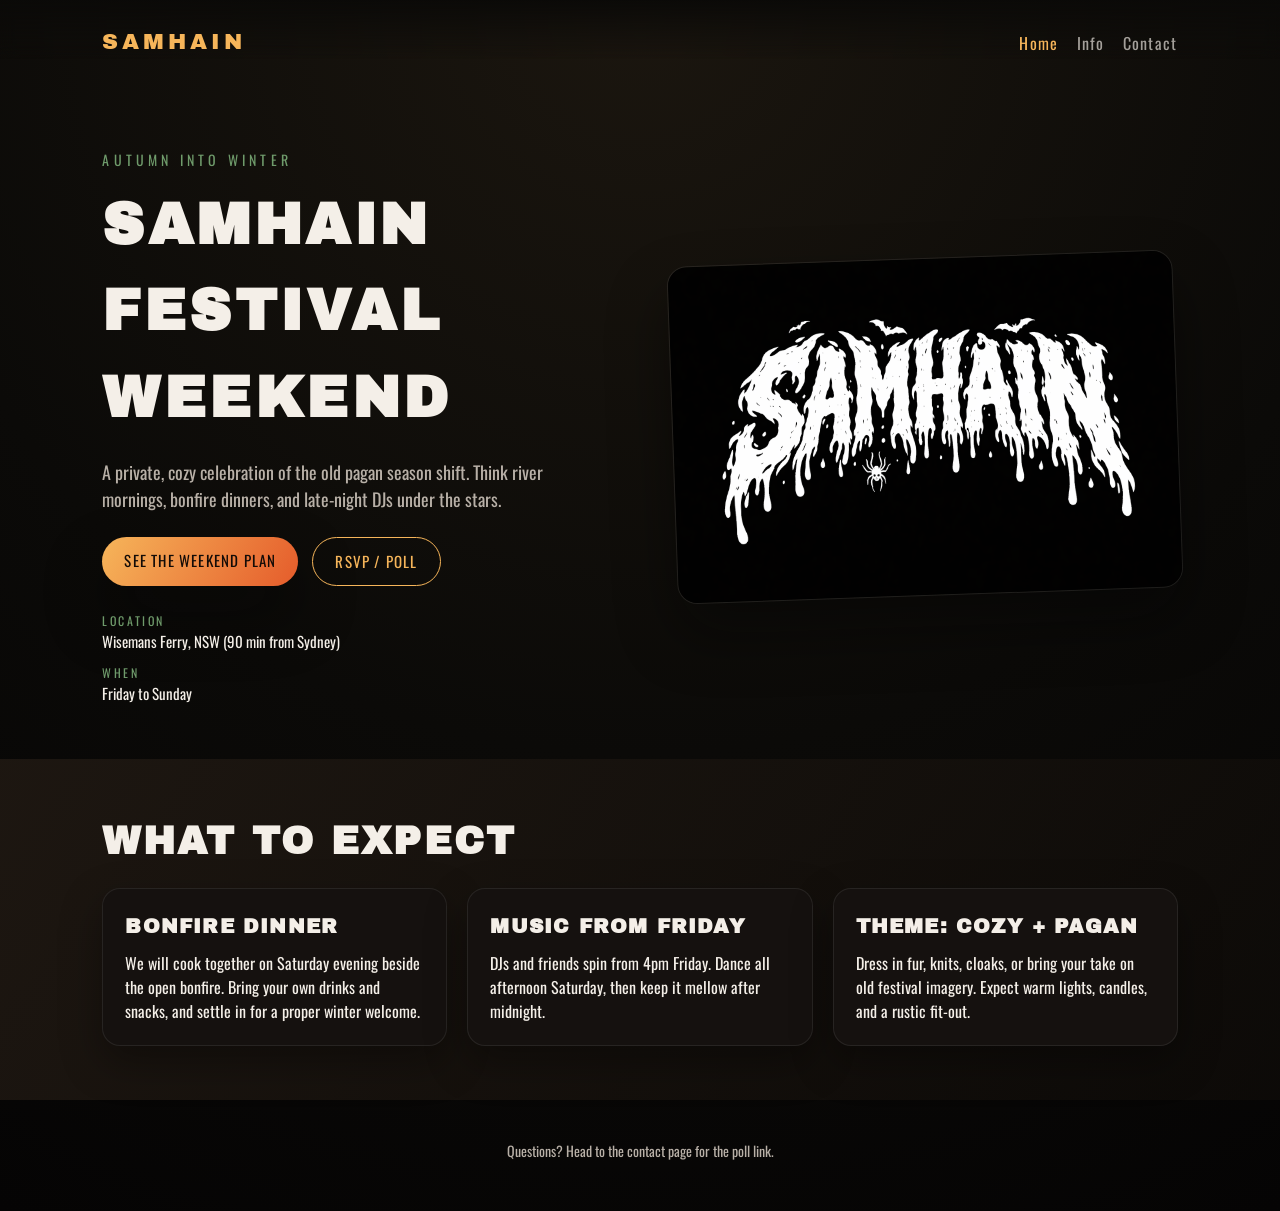
==== index.html @ ac190b1a "first commit" ====
<!doctype html>
<html lang="en">
  <head>
    <meta charset="utf-8" />
    <meta name="viewport" content="width=device-width, initial-scale=1" />
    <title>Samhain Festival Weekend</title>
    <meta
      name="description"
      content="Samhain weekend festival near Wisemans Ferry. Music, bonfire, river, and community." />
    <link rel="stylesheet" href="styles.css" />
  </head>
  <body class="page">
    <header class="site-header">
      <a class="logo" href="index.html">Samhain</a>
      <nav class="nav">
        <a href="index.html" class="is-active">Home</a>
        <a href="info.html">Info</a>
        <a href="contact.html">Contact</a>
      </nav>
    </header>

    <main>
      <section class="hero">
        <div class="hero-copy">
          <p class="eyebrow">Autumn into winter</p>
          <h1>Samhain Festival Weekend</h1>
          <p class="lead">
            A private, cozy celebration of the old pagan season shift. Think river mornings,
            bonfire dinners, and late-night DJs under the stars.
          </p>
          <div class="hero-actions">
            <a class="button" href="info.html">See the weekend plan</a>
            <a class="button button-ghost" href="contact.html">RSVP / Poll</a>
          </div>
          <div class="hero-meta">
            <div>
              <span class="meta-label">Location</span>
              <span>Wisemans Ferry, NSW (90 min from Sydney)</span>
            </div>
            <div>
              <span class="meta-label">When</span>
              <span>Friday to Sunday</span>
            </div>
          </div>
        </div>
        <div class="hero-visual">
          <img src="images/poster.png" alt="Samhain festival poster" />
        </div>
      </section>

      <section class="panel">
        <h2>What to expect</h2>
        <div class="grid">
          <article class="card">
            <h3>Bonfire dinner</h3>
            <p>
              We will cook together on Saturday evening beside the open bonfire. Bring your
              own drinks and snacks, and settle in for a proper winter welcome.
            </p>
          </article>
          <article class="card">
            <h3>Music from Friday</h3>
            <p>
              DJs and friends spin from 4pm Friday. Dance all afternoon Saturday, then keep it
              mellow after midnight.
            </p>
          </article>
          <article class="card">
            <h3>Theme: cozy + pagan</h3>
            <p>
              Dress in fur, knits, cloaks, or bring your take on old festival imagery. Expect
              warm lights, candles, and a rustic fit-out.
            </p>
          </article>
        </div>
      </section>
    </main>

    <footer class="site-footer">
      <p>Questions? Head to the contact page for the poll link.</p>
    </footer>
  </body>
</html>
---- styles.css ----
@import url("https://fonts.googleapis.com/css2?family=Archivo+Black&family=Oswald:wght@400;600;700&display=swap");

:root {
  color-scheme: light;
  --bg: #0b0a08;
  --panel: #15110f;
  --accent: #f6b55a;
  --accent-2: #e55c2b;
  --accent-3: #6f9b6b;
  --text: #f4efe8;
  --muted: #b8b0a7;
  --shadow: 0 30px 60px rgba(4, 4, 4, 0.45);
}

* {
  box-sizing: border-box;
  margin: 0;
  padding: 0;
}

body {
  font-family: "Oswald", "Compacta", "Helvetica Neue Condensed Bold", sans-serif;
  background: radial-gradient(circle at top, #1b160f 0%, #0b0a08 55%, #050404 100%);
  color: var(--text);
  line-height: 1.5;
}

.page {
  min-height: 100vh;
  display: flex;
  flex-direction: column;
}

img {
  max-width: 100%;
  display: block;
}

.site-header {
  display: flex;
  align-items: center;
  justify-content: space-between;
  padding: 26px 8vw 0;
  position: sticky;
  top: 0;
  z-index: 10;
  background: linear-gradient(180deg, rgba(11, 10, 8, 0.98), rgba(11, 10, 8, 0));
  backdrop-filter: blur(8px);
}

.logo {
  font-family: "Archivo Black", "Druk", "Compacta", sans-serif;
  text-transform: uppercase;
  letter-spacing: 0.18em;
  font-size: 22px;
  color: var(--accent);
  text-decoration: none;
}

.nav {
  display: flex;
  gap: 18px;
  font-size: 16px;
  letter-spacing: 0.08em;
}

.nav a {
  color: var(--text);
  text-decoration: none;
  opacity: 0.65;
  transition: opacity 0.3s ease, color 0.3s ease;
}

.nav a:hover,
.nav .is-active {
  opacity: 1;
  color: var(--accent);
}

main {
  flex: 1;
}

.hero {
  padding: 10vh 8vw 6vh;
  display: grid;
  grid-template-columns: repeat(auto-fit, minmax(280px, 1fr));
  gap: 5vw;
  align-items: center;
  animation: fade-in 0.8s ease-out both;
}

.hero-compact {
  padding-top: 8vh;
  padding-bottom: 6vh;
}

.eyebrow {
  font-size: 14px;
  text-transform: uppercase;
  letter-spacing: 0.3em;
  color: var(--accent-3);
  margin-bottom: 12px;
}

h1,
h2,
h3 {
  font-family: "Archivo Black", "Druk", "Compacta", sans-serif;
  text-transform: uppercase;
  letter-spacing: 0.06em;
}

h1 {
  font-size: clamp(34px, 4.5vw, 64px);
  margin-bottom: 18px;
}

h2 {
  font-size: clamp(24px, 3vw, 40px);
  margin-bottom: 18px;
}

h3 {
  font-size: 20px;
  margin-bottom: 10px;
}

.lead {
  font-size: 18px;
  color: var(--muted);
  margin-bottom: 24px;
}

.hero-actions {
  display: flex;
  gap: 14px;
  flex-wrap: wrap;
}

.button {
  background: linear-gradient(120deg, var(--accent), var(--accent-2));
  color: #120b07;
  padding: 12px 22px;
  border-radius: 999px;
  text-decoration: none;
  font-size: 15px;
  letter-spacing: 0.08em;
  text-transform: uppercase;
  box-shadow: var(--shadow);
  transition: transform 0.25s ease, box-shadow 0.25s ease;
}

.button:hover {
  transform: translateY(-2px);
  box-shadow: 0 20px 40px rgba(10, 9, 8, 0.45);
}

.button-ghost {
  background: transparent;
  border: 1px solid var(--accent);
  color: var(--accent);
  box-shadow: none;
}

.hero-meta {
  display: grid;
  gap: 12px;
  margin-top: 26px;
  font-size: 15px;
}

.meta-label {
  display: block;
  color: var(--accent-3);
  text-transform: uppercase;
  letter-spacing: 0.2em;
  font-size: 12px;
}

.hero-visual img {
  border-radius: 20px;
  box-shadow: var(--shadow);
  border: 1px solid rgba(255, 255, 255, 0.08);
  transform: rotate(-2deg);
}

.panel {
  padding: 6vh 8vw;
}

.panel:nth-of-type(even) {
  background: linear-gradient(120deg, rgba(31, 24, 18, 0.9), rgba(15, 12, 9, 0.7));
}

.grid {
  display: grid;
  grid-template-columns: repeat(auto-fit, minmax(220px, 1fr));
  gap: 20px;
}

.card {
  background: var(--panel);
  padding: 22px;
  border-radius: 18px;
  border: 1px solid rgba(255, 255, 255, 0.08);
  box-shadow: 0 16px 40px rgba(0, 0, 0, 0.35);
}

.split {
  display: grid;
  grid-template-columns: repeat(auto-fit, minmax(260px, 1fr));
  gap: 30px;
  align-items: start;
}

.image-stack {
  display: grid;
  gap: 16px;
}

.image-stack img {
  border-radius: 16px;
  box-shadow: var(--shadow);
  border: 1px solid rgba(255, 255, 255, 0.08);
}

.schedule {
  display: grid;
  gap: 24px;
}

.schedule-day {
  background: var(--panel);
  padding: 22px;
  border-radius: 16px;
  border: 1px solid rgba(255, 255, 255, 0.08);
}

.schedule-day ul {
  margin-left: 18px;
  color: var(--muted);
}

.site-footer {
  padding: 40px 8vw 50px;
  text-align: center;
  color: var(--muted);
  font-size: 14px;
}

@keyframes fade-in {
  from {
    opacity: 0;
    transform: translateY(12px);
  }
  to {
    opacity: 1;
    transform: translateY(0);
  }
}

@media (max-width: 720px) {
  .site-header {
    flex-direction: column;
    gap: 14px;
  }

  .nav {
    flex-wrap: wrap;
    justify-content: center;
  }

  .hero {
    padding-top: 7vh;
  }

  .hero-visual img {
    transform: none;
  }
}
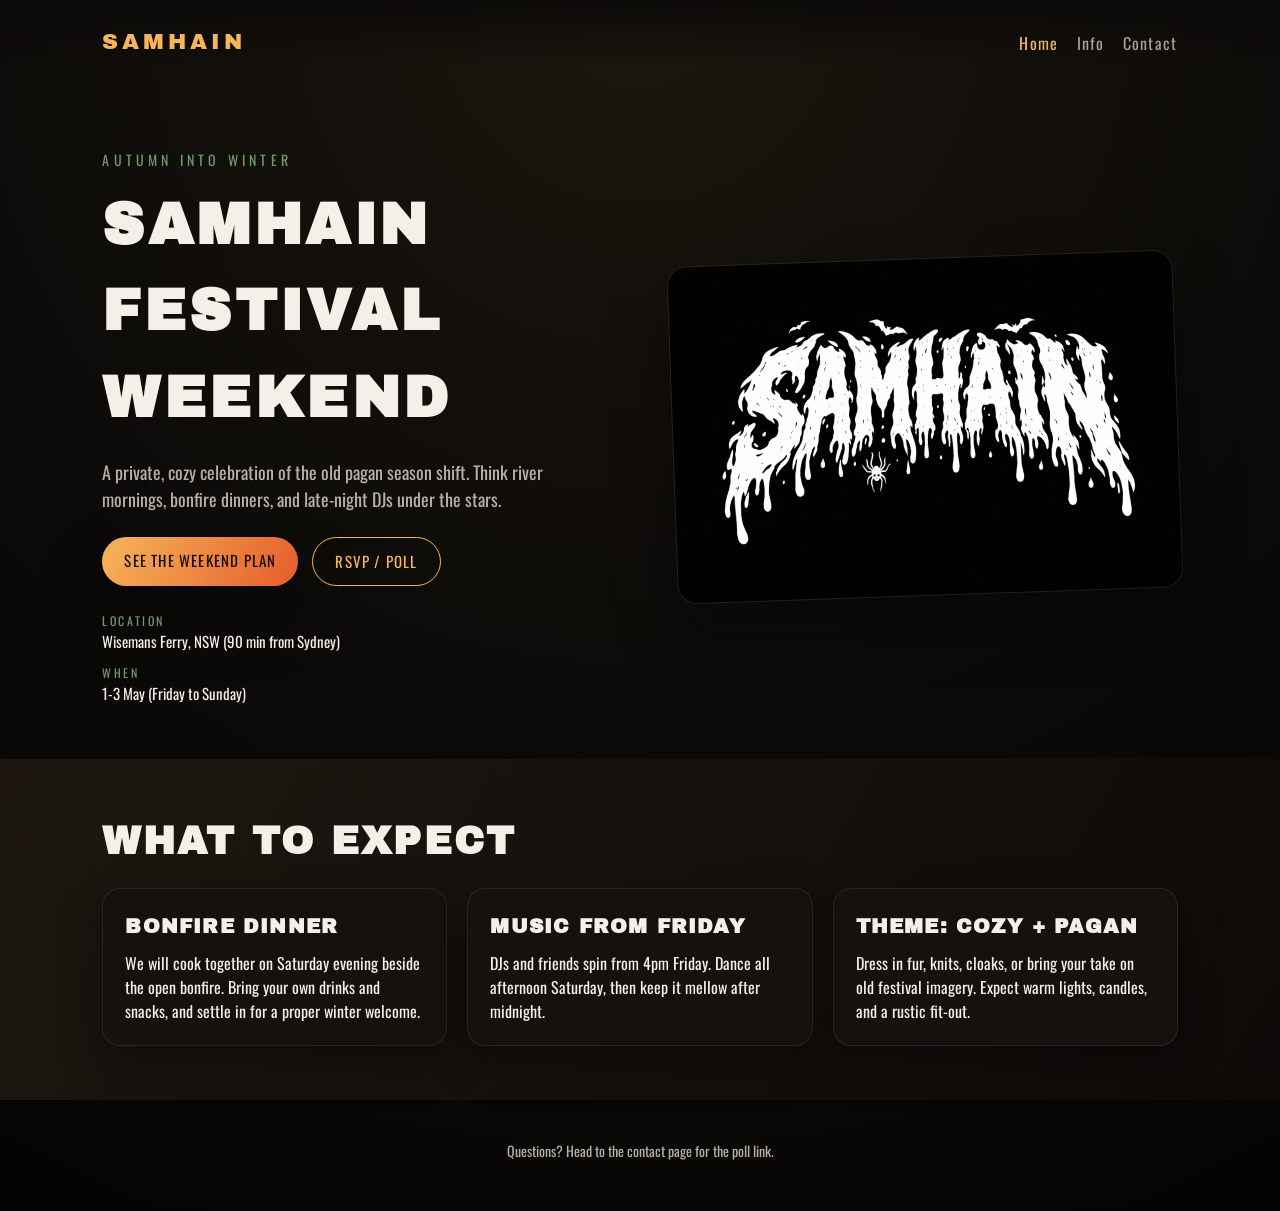
==== commit 23ae22b4: "Adding deets" ====
--- a/index.html
+++ b/index.html
@@ -7,6 +7,7 @@
     <meta
       name="description"
       content="Samhain weekend festival near Wisemans Ferry. Music, bonfire, river, and community." />
+    <link rel="icon" href="ico/spider.ico" type="image/x-icon" />
     <link rel="stylesheet" href="styles.css" />
   </head>
   <body class="page">
@@ -39,7 +40,7 @@
             </div>
             <div>
               <span class="meta-label">When</span>
-              <span>Friday to Sunday</span>
+              <span>1-3 May (Friday to Sunday)</span>
             </div>
           </div>
         </div>
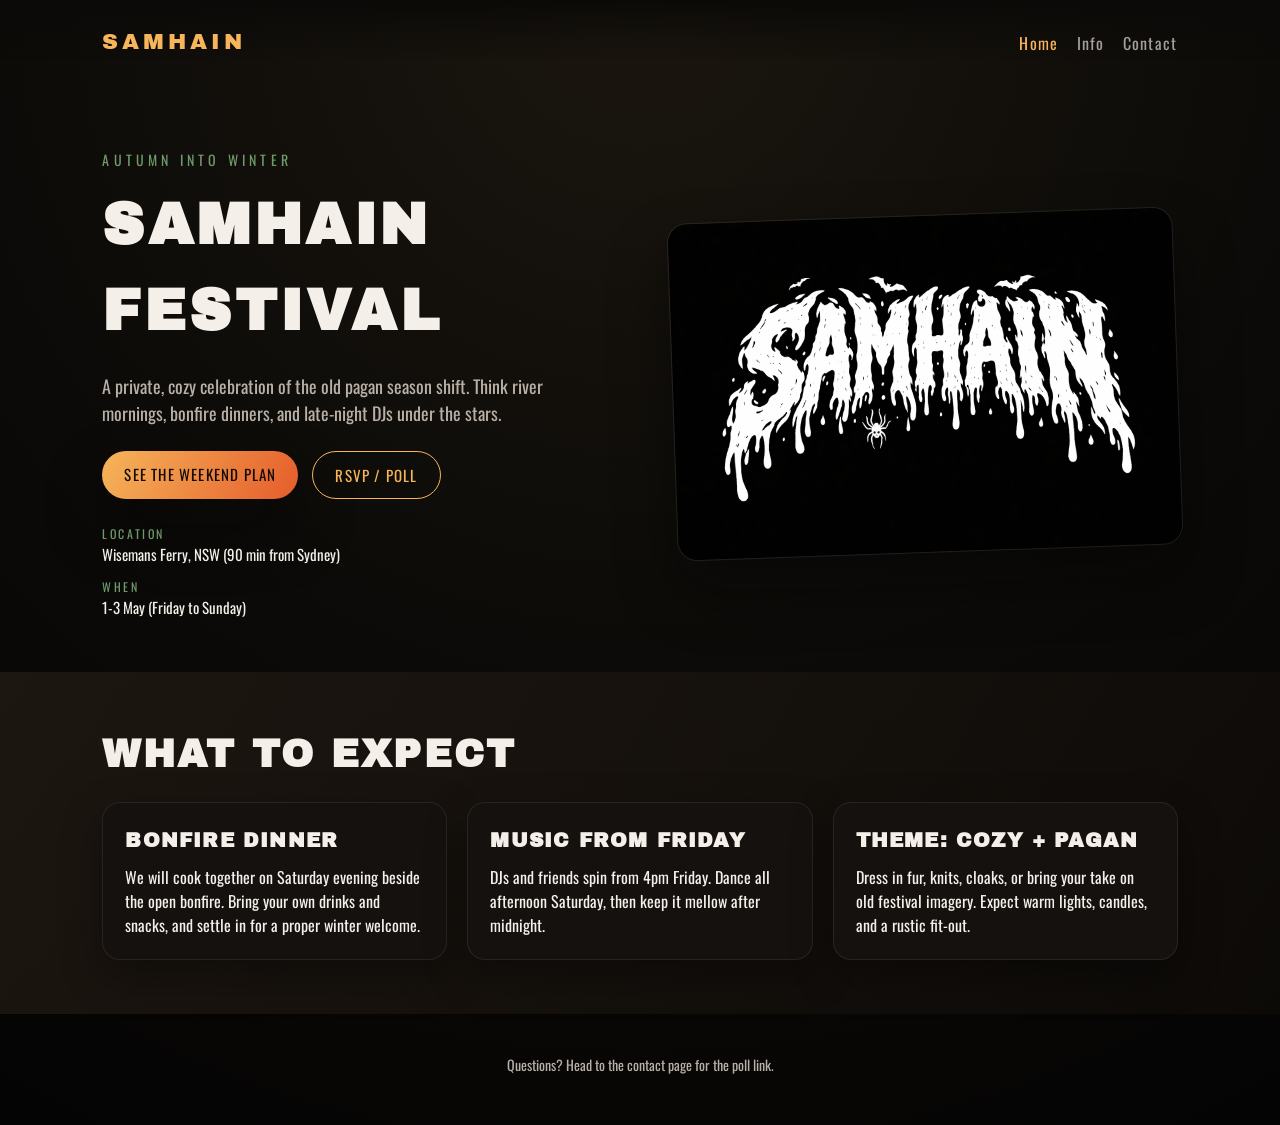
==== commit 44080111: "Removing weekend" ====
--- a/index.html
+++ b/index.html
@@ -3,7 +3,7 @@
   <head>
     <meta charset="utf-8" />
     <meta name="viewport" content="width=device-width, initial-scale=1" />
-    <title>Samhain Festival Weekend</title>
+    <title>Samhain Festival</title>
     <meta
       name="description"
       content="Samhain weekend festival near Wisemans Ferry. Music, bonfire, river, and community." />
@@ -24,7 +24,7 @@
       <section class="hero">
         <div class="hero-copy">
           <p class="eyebrow">Autumn into winter</p>
-          <h1>Samhain Festival Weekend</h1>
+          <h1>Samhain Festival</h1>
           <p class="lead">
             A private, cozy celebration of the old pagan season shift. Think river mornings,
             bonfire dinners, and late-night DJs under the stars.
